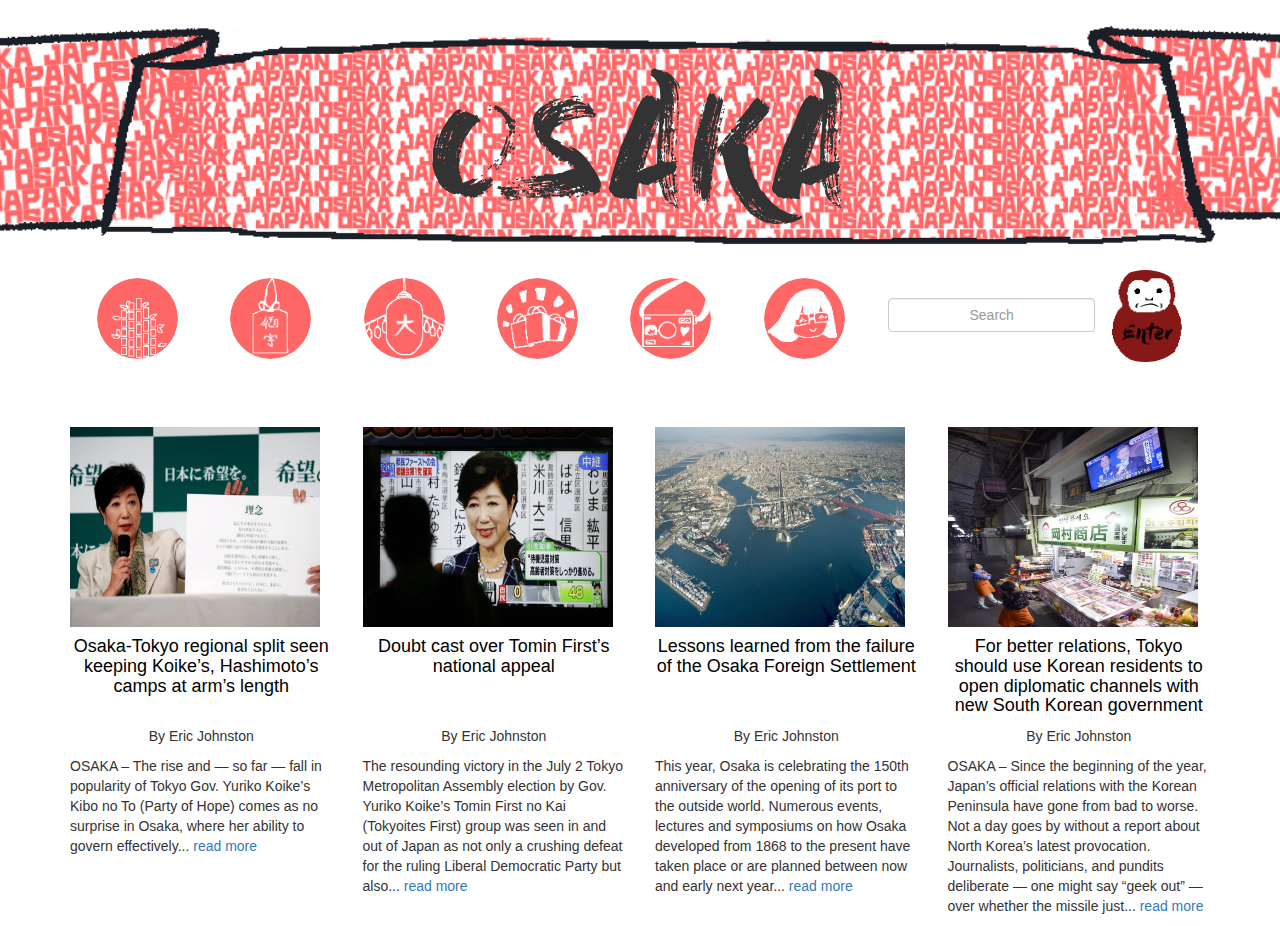
==== Downloads/site-example/index.html @ 7da800e4 "first commit" ====
<!DOCTYPE html>
<html lang="en">
  <head>
    <meta charset="utf-8">
    <meta http-equiv="X-UA-Compatible" content="IE=edge">
    <meta name="viewport" content="width=device-width, initial-scale=1">
    <!-- The above 3 meta tags *must* come first in the head; any other head content must come *after* these tags -->
    <title>Osaka</title>

    <link href="css/bootstrap.css" rel="stylesheet">
    <link href="css/custom.css" rel="stylesheet">

    <!--[if lt IE 9]>
      <script src="https://oss.maxcdn.com/html5shiv/3.7.3/html5shiv.min.js"></script>
      <script src="https://oss.maxcdn.com/respond/1.4.2/respond.min.js"></script>
    <![endif]-->

    <!-- DO NOT EDIT ABOVE THIS COMMENT -->

  </head>
  <body>
    <header class="bgimage">
        <h1 id="homeHeader">OSAKA</h1>
    </header>
      
    <div class="container">
        <nav class="navbar">
            <ul class="nav nav-pills nav-justified">
                <li><a class="btn"href="index.html"> <img id="button" class="img-circle img-responsive center-block" src="Pics/homepagebutton.png"></a></li>
                <li> 
                    <a class="btn"href="http://www.pref.osaka.lg.jp/en/introduction/history.html"> 
                        <img id="button" class="img-circle img-responsive center-block" src="Pics/historybutton.png">
                    </a>
                </li>
                <li><a class="btn"href="festivals.html"> <img id="button" class="img-circle img-responsive center-block" src="Pics/eventsbutton.png"></a></li>
                <li><a class="btn"href="shopping.html"> <img id="button" class="img-circle img-responsive center-block" src="Pics/shoppingbutton.png"></a></li>
                <li><a class="btn"href="gallery.html"> <img id="button" class="img-circle img-responsive center-block" src="Pics/gallerybutton.png"></a></li>
                <li><a class="btn"href="about.html"> <img id="button" class="img-circle img-responsive center-block" src="Pics/aboutbutton.png"></a></li>
                <li>
                    <form class="navbar-form navbar-left" role="search">
                        <div class="form-group">
                            <span id="boxSe"><input type="text" id="barSe" class="form-control" placeholder="Search"></span>
                            <input type="image" id="search" class="img-circle" src="Pics/searchbtn.png" alt="Submit">
                        </div>
                    </form>
                </li>
            </ul>
            
            <form class="navbar-form navbar-left" role="search">
                <div class="form-group">
                </div>
            </form>
        </nav>
    </div>  

    <div id="threeBox" class="container">
        <div class="row" >
            <div class="col-xs-3">
                <img id="photo" src="Pics/box%20one.jpg">
            </div>
            
            <div class="col-xs-3">
                <img id="photo" src="Pics/box%20two.jpg">
            </div>
            
            <div class="col-xs-3">
                <img id="photo" src="Pics/box%20three.jpg">
            </div>
            
            <div class="col-xs-3">
                <img id="photo" src="Pics/box%20four.jpg">
            </div>
        </div> 
        
        <div class="row">
            <div class="col-xs-3">
                <a href="https://www.japantimes.co.jp/news/2017/10/14/national/osaka-tokyo-regional-split-seen-keeping-koikes-hashimotos-camps-at-arms-length/#.WfEqlxNSyRs"><h4 id="title">Osaka-Tokyo regional split seen keeping Koike’s, Hashimoto’s camps at arm’s length</h4></a>
            </div>
            
            <div class="col-xs-3">
                <a href="https://www.japantimes.co.jp/news/2017/07/15/national/doubt-cast-tomin-firsts-national-appeal/#.WfEygBNSyRs"><h4 id="title">Doubt cast over Tomin First’s national appeal</h4></a>
            </div>
            
            <div class="col-xs-3">
                <a href="https://www.japantimes.co.jp/news/2017/08/19/national/lessons-learned-failure-osaka-foreign-settlement/#.WfEyHRNSyRs"><h4 id="title">Lessons learned from the failure of the Osaka Foreign Settlement</h4></a>
            </div>
            
            <div class="col-xs-3">
                <a href="https://www.japantimes.co.jp/news/2017/05/20/national/better-relations-tokyo-use-korean-residents-open-diplomatic-channels-new-south-korean-government/#.WfE0MxNSyRs"><h4 id="title">For better relations, Tokyo should use Korean residents to open diplomatic channels with new South Korean government</h4></a>
            </div>
        </div>
        
        <div class="row">
            <div class="col-xs-3">
                <p id="author">By Eric Johnston</p>
            </div>
            
            <div class="col-xs-3">
                <p id="author">By Eric Johnston</p>
            </div>
            
            <div class="col-xs-3">
                <p id="author">By Eric Johnston</p>
            </div>
            
            <div class="col-xs-3">
                <p id="author">By Eric Johnston</p>
            </div>
        </div>
        
        <div class="row">
            <div class="col-xs-3">
                <p id="text">OSAKA – The rise and — so far — fall in popularity of Tokyo Gov. Yuriko Koike’s Kibo no To (Party of Hope) comes as no surprise in Osaka, where her ability to govern effectively... <a href="https://www.japantimes.co.jp/news/2017/10/14/national/osaka-tokyo-regional-split-seen-keeping-koikes-hashimotos-camps-at-arms-length/#.WfEqlxNSyRs"><span>read more</span></a></p>
            </div>
            
            <div class="col-xs-3">
                <p id="text">The resounding victory in the July 2 Tokyo Metropolitan Assembly election by Gov. Yuriko Koike’s Tomin First no Kai (Tokyoites First) group was seen in and out of Japan as not only a crushing defeat for the ruling Liberal Democratic Party but also... <a href="https://www.japantimes.co.jp/news/2017/07/15/national/doubt-cast-tomin-firsts-national-appeal/#.WfEygBNSyRs"><span>read more</span></a></p>
            </div>
            
            <div class="col-xs-3">
                <p id="text">This year, Osaka is celebrating the 150th anniversary of the opening of its port to the outside world. Numerous events, lectures and symposiums on how Osaka developed from 1868 to the present have taken place or are planned between now and early next year... <a href="https://www.japantimes.co.jp/news/2017/08/19/national/lessons-learned-failure-osaka-foreign-settlement/#.WfEyHRNSyRs"><span>read more</span></a></p>
            </div>
            
            <div class="col-xs-3">
                <p id="text">OSAKA – Since the beginning of the year, Japan’s official relations with the Korean Peninsula have gone from bad to worse. Not a day goes by without a report about North Korea’s latest provocation. Journalists, politicians, and pundits deliberate — one might say “geek out” — over whether the missile just... <a href="https://www.japantimes.co.jp/news/2017/05/20/national/better-relations-tokyo-use-korean-residents-open-diplomatic-channels-new-south-korean-government/#.WfE0MxNSyRs"><span>read more</span></a></p>
            </div>
        </div>
    </div>

    <!-- DO NOT EDIT BELOW THIS COMMENT -->
    <script src="https://ajax.googleapis.com/ajax/libs/jquery/1.12.4/jquery.min.js"></script>
    <script src="js/bootstrap.min.js"></script>
  </body>
</html>
---- Downloads/site-example/css/custom.css ----
body {
	background-color: white;
}

@font-face{
    font-family:"Dry_Brush";
    src: url(../dry_brush/Dry_Brush.ttf);
}

@font-face{
    font-family: "AsobiMemogaki";
    src: url(../asobi2/AsobiMemogaki.ttf);
}

@font-face{
    font-family: "JK";
    src: url(../jk-skinny/JK.ttf);
}

h1 {
    font-family: Dry_Brush;
    text-align: center;
}

#homeHeader{
    padding-top:60px;
    font-size: 155px;
}

#shopHeader{
    padding-top: 60px;
    font-size: 155px;
}

#aboutHeader{
    padding-top: 60px;
    font-size: 155px;
}

#eventHeader{
    padding-top: 60px;
    font-size: 155px;
}

#galleryHeader{
    padding-top: 60px;
    font-size: 155px;
}

#shopBod{
    background-image: url(../Shopping/shoppingBG.png);
    background-size: contain;
    background-repeat: no-repeat;
    background-attachment: fixed;
    background-position: center;
    width: 100%;
}

p {
    text-align: center;
}

.bgimage {
    background-image: url('../Pics/homepage.png');
    background-position: center center;
    background-size: cover;
    width: 100%;

}

.bgimage1 {
    background-image: url('../header.png');
    background-position: center center;
    background-size: cover;
    width: 100%;

}

nav{
    text-align: center;
}

#button{
    width: 80%;
    max-width: 100px;
}

@media only screen and (max-width : 992px) {
    #button
    {
        width: 80%;
        max-width: 100px;
        min-width: 80px;
    }
}

#search{
    width: 30%;
    max-width: 100px;
    min-width: 80px;
}

#boxSe input[type="text"]{
    position: inherit;
    left:20%;
    top:30%;
    background-color:white;
    color:grey;
}

#barSe{
    text-align: center;
}

#photo{
    position: relative;
    float: left;
    width:  250px;
    height: 200px;
    background-position: 50% 50%;
    background-repeat: no-repeat;
    background-size: cover;
}

#text{
    text-align: left;
}

#title{
    text-align: center;
    color: black;
}

#title:hover{
    color: #ff6767;
}

#title:link{
    text-decoration: none;
}

#title:visited{
    text-decoration: none;
    color: #fbb5b5;
}

#boxSe input[type="text"] {
    margin-bottom: 30px;
    background-color: white;
    color: grey;
}

#search{
    vertical-align: bottom;
}

#namba1{
    padding-top: 5px;
    padding-bottom: 10px;
}

#namba2{
    padding-bottom: 10px;
}

#nambaMall{
    font-family: Dry_Brush;
    text-align: left;
    font-size: 20px;
}

#nambaInfo{
    font-family: AsobiMemogaki;
    padding-top: 95px;
    padding-bottom: 42px;
    font-size: 30px;
    text-align: center;
}

#transportation{
    font-family: Dry_Brush;
    background-color: aliceblue;
}

#transportation1{
    font-family: AsobiMemogaki;
    font-size: 20px;
    text-align: left;
}

#transportation2{
    font-family: Dry_Brush;
    background-color: lightyellow;
}

#transportation3{
    font-family: AsobiMemogaki;
    text-align: left;
}

#transportation4{
    font-family: AsobiMemogaki;
}

#stores{
    font-family: Dry_Brush;
    text-align: center;
    background-color: #ffe7ee;
}

#transpo1{
    width: 560px;
    height: 315px;
    line-height: 3em;
    overflow: auto;
}

#stores1{
    width: 560px;
    height: 315px;
    line-height: 3em;
    overflow: auto;
}

#stores2{
    font-family: AsobiMemogaki;
}

#stores3{
    font-family: AsobiMemogaki;
    text-align: center;
}

#nambaInfoBG{
    background-image: url(../Shopping/notepad.jpg);
}

#fest{
    font-family: Dry_Brush;
}

#fest1{
    text-align: left;
    font-family: JK;
    font-weight: bold;
}

#fest2{
    padding-top: 56px;
}

#fest3{
    text-align: left;
    font-family: JK;
    padding-top: 6px;
    font-weight: bold;
}

#fest4{
    font-family: JK;
    text-align: center;
    background-color: #f4f4f4;
}

#fest5{
    font-family: Dry_Brush;
}

#fest6{
    font-family: JK;
    text-align: left;
}

#me2{
    font-family: Dry_Brush;
    font-size: 20px;
}

#me3{
    font-family: JK;
}
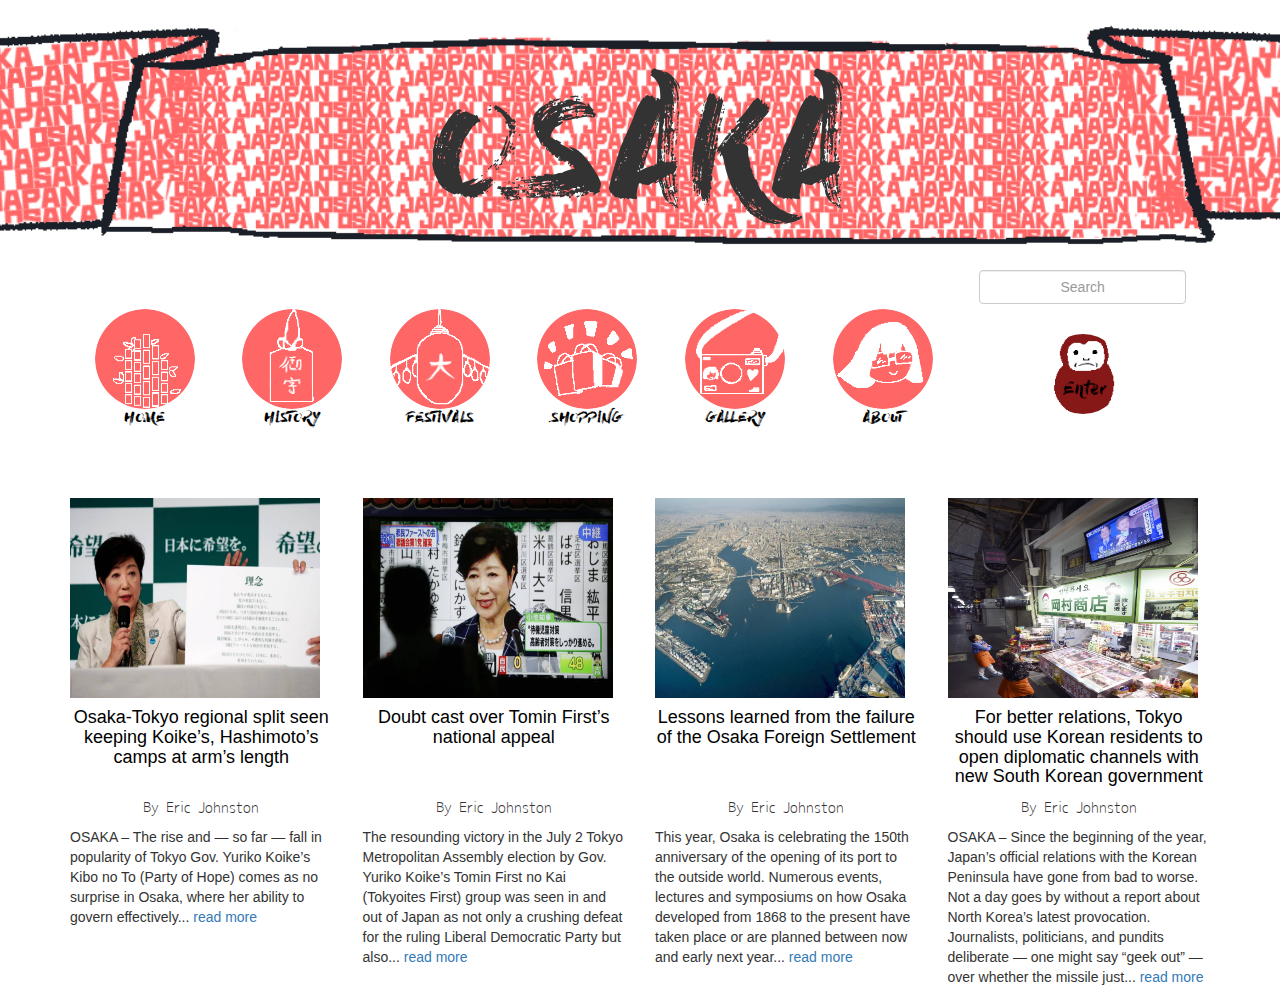
==== commit d9b83db8: "first commit" ====
--- a/Downloads/site-example/index.html
+++ b/Downloads/site-example/index.html
@@ -26,16 +26,16 @@
     <div class="container">
         <nav class="navbar">
             <ul class="nav nav-pills nav-justified">
-                <li><a class="btn"href="index.html"> <img id="button" class="img-circle img-responsive center-block" src="Pics/homepagebutton.png"></a></li>
+                <li><a class="btn"href="index.html"> <img id="button" class="img-circle img-responsive center-block" src="Pics/homepagebutton.png">HOME</a></li>
                 <li> 
                     <a class="btn"href="http://www.pref.osaka.lg.jp/en/introduction/history.html"> 
-                        <img id="button" class="img-circle img-responsive center-block" src="Pics/historybutton.png">
+                        <img id="button" class="img-circle img-responsive center-block" src="Pics/historybutton.png"> HISTORY
                     </a>
                 </li>
-                <li><a class="btn"href="festivals.html"> <img id="button" class="img-circle img-responsive center-block" src="Pics/eventsbutton.png"></a></li>
-                <li><a class="btn"href="shopping.html"> <img id="button" class="img-circle img-responsive center-block" src="Pics/shoppingbutton.png"></a></li>
-                <li><a class="btn"href="gallery.html"> <img id="button" class="img-circle img-responsive center-block" src="Pics/gallerybutton.png"></a></li>
-                <li><a class="btn"href="about.html"> <img id="button" class="img-circle img-responsive center-block" src="Pics/aboutbutton.png"></a></li>
+                <li><a class="btn"href="festivals.html"> <img id="button" class="img-circle img-responsive center-block" src="Pics/eventsbutton.png">FESTIVALS</a></li>
+                <li><a class="btn"href="shopping.html"> <img id="button" class="img-circle img-responsive center-block" src="Pics/shoppingbutton.png">SHOPPING</a></li>
+                <li><a class="btn"href="gallery.html"> <img id="button" class="img-circle img-responsive center-block" src="Pics/gallerybutton.png">GALLERY</a></li>
+                <li><a class="btn"href="about.html"> <img id="button" class="img-circle img-responsive center-block" src="Pics/aboutbutton.png">ABOUT</a></li>
                 <li>
                     <form class="navbar-form navbar-left" role="search">
                         <div class="form-group">
--- a/Downloads/site-example/css/custom.css
+++ b/Downloads/site-example/css/custom.css
@@ -81,8 +81,15 @@
 }
 
 #button{
-    width: 80%;
+    /*width: 80%;*/
     max-width: 100px;
+}
+
+.nav-justified > li > a {
+    margin-bottom: 0;
+    font-family: Dry_Brush;
+    color: black;
+    font-size: 15px;
 }
 
 @media only screen and (max-width : 992px) {
@@ -122,6 +129,10 @@
     background-size: cover;
 }
 
+#author{
+    font-family: JK;
+}
+
 #text{
     text-align: left;
 }
